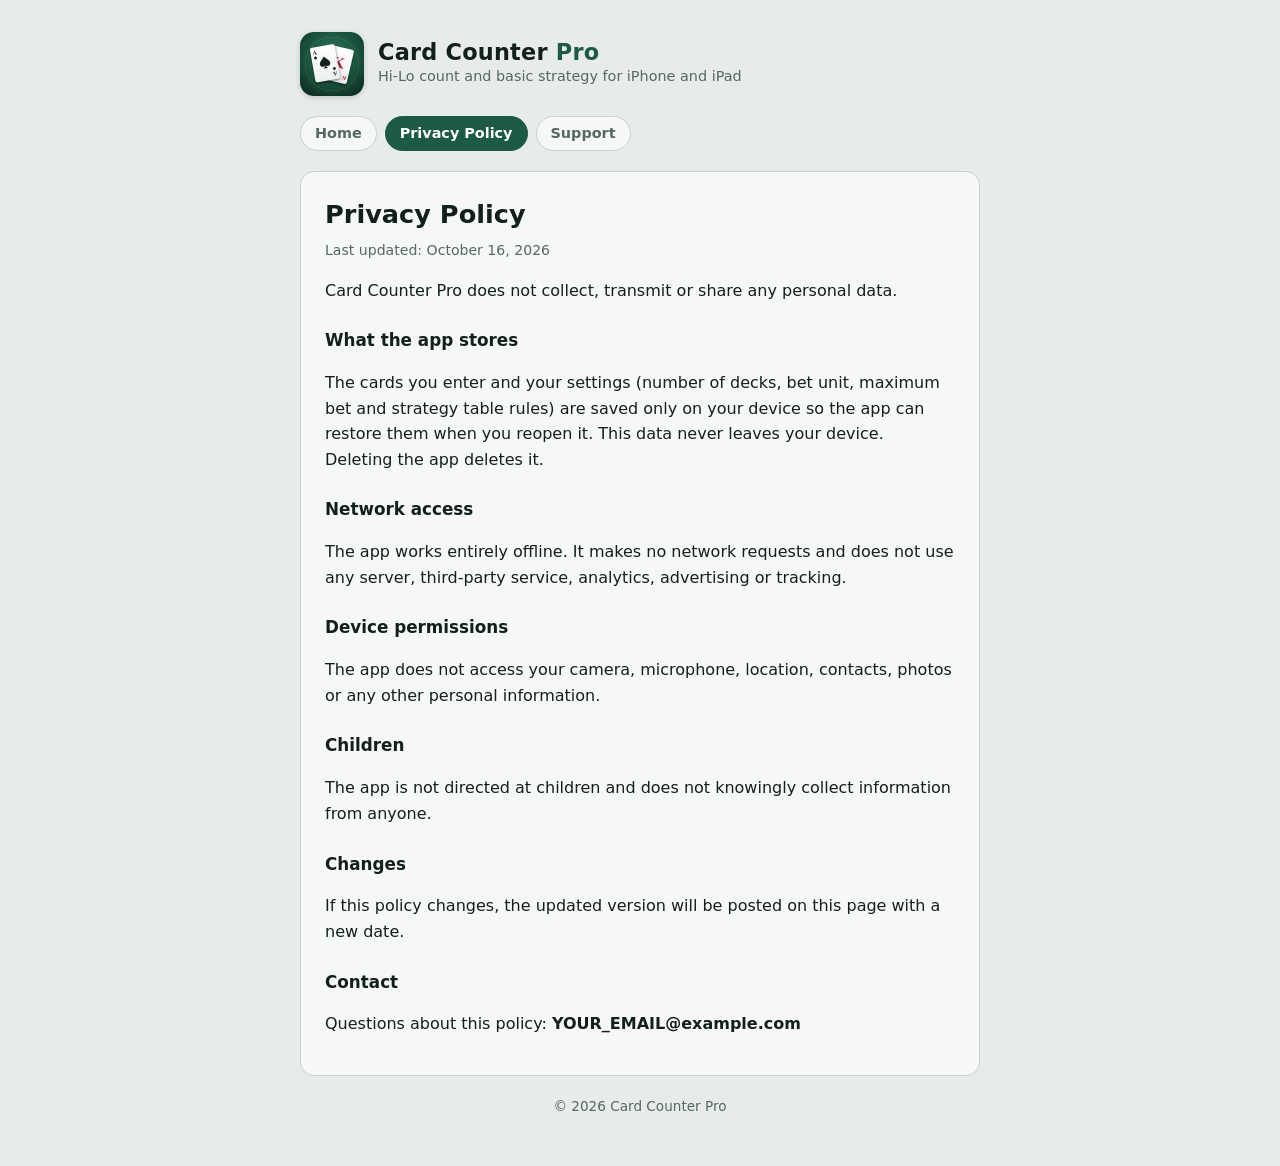
==== privacy.html @ 18d87a3f "Add files via upload" ====
<!doctype html>
<html lang="en">
<head>
<meta charset="utf-8">
<meta name="viewport" content="width=device-width, initial-scale=1, viewport-fit=cover">
<title>Privacy Policy · Card Counter Pro</title>
<meta name="description" content="Privacy policy for the Card Counter Pro app.">
<link rel="icon" href="icon.png">
<link rel="apple-touch-icon" href="icon.png">
<link rel="stylesheet" href="style.css">
</head>
<body>
<div class="wrap">
  <header>
    <img src="icon.png" alt="Card Counter Pro app icon">
    <div><div class="name">Card Counter <span>Pro</span></div><div class="tag">Hi-Lo count and basic strategy for iPhone and iPad</div></div>
  </header>
  <nav>
    <a href="index.html">Home</a>
    <a href="privacy.html" aria-current="page">Privacy Policy</a>
    <a href="support.html">Support</a>
  </nav>
  <main>
    <h1>Privacy Policy</h1>
    <p class="updated">Last updated: October 16, 2026</p>
    <p>Card Counter Pro does not collect, transmit or share any personal data.</p>
    <h2>What the app stores</h2>
    <p>The cards you enter and your settings (number of decks, bet unit, maximum bet and strategy table rules) are saved only on your device so the app can restore them when you reopen it. This data never leaves your device. Deleting the app deletes it.</p>
    <h2>Network access</h2>
    <p>The app works entirely offline. It makes no network requests and does not use any server, third-party service, analytics, advertising or tracking.</p>
    <h2>Device permissions</h2>
    <p>The app does not access your camera, microphone, location, contacts, photos or any other personal information.</p>
    <h2>Children</h2>
    <p>The app is not directed at children and does not knowingly collect information from anyone.</p>
    <h2>Changes</h2>
    <p>If this policy changes, the updated version will be posted on this page with a new date.</p>
    <h2>Contact</h2>
    <p>Questions about this policy: <span class="email">YOUR_EMAIL@example.com</span></p>
  </main>
  <footer>© 2026 Card Counter Pro</footer>
</div>
</body>
</html>
---- style.css ----
:root{--bg:#E7ECE9;--surface:#F6F8F7;--ink:#13201A;--muted:#566860;--line:#C6D2CB;--felt:#1D5A44;color-scheme:light}
*{box-sizing:border-box}
html{-webkit-text-size-adjust:100%}
body{margin:0;background:var(--bg);color:var(--ink);font:16px/1.6 -apple-system,BlinkMacSystemFont,"Segoe UI",system-ui,sans-serif;
  padding-left:max(16px,env(safe-area-inset-left,0px));padding-right:max(16px,env(safe-area-inset-right,0px));padding-block:32px 48px}
.wrap{max-width:680px;margin:0 auto;display:flex;flex-direction:column;gap:20px}
header{display:flex;align-items:center;gap:14px}
header img{width:64px;height:64px;border-radius:14px;box-shadow:0 2px 6px rgba(0,0,0,.15)}
header .name{font-weight:800;font-size:1.4rem;letter-spacing:.01em;line-height:1.1}
header .name span{color:var(--felt)}
header .tag{color:var(--muted);font-size:.9rem}
nav{display:flex;gap:8px;flex-wrap:wrap}
nav a{text-decoration:none;color:var(--muted);border:1px solid var(--line);background:var(--surface);border-radius:999px;padding:5px 14px;font-size:.9rem;font-weight:600}
nav a[aria-current="page"]{background:var(--felt);border-color:var(--felt);color:#fff}
main{background:var(--surface);border:1px solid var(--line);border-radius:14px;padding:22px 24px}
h1{font-size:1.6rem;margin:0 0 4px;text-wrap:balance}
h2{font-size:1.05rem;margin:24px 0 6px}
.updated{color:var(--muted);font-size:.88rem;margin:0 0 16px}
p,li{max-width:65ch}
ul{padding-left:1.2em}
a{color:var(--felt)}
.email{font-weight:700;user-select:all}
footer{color:var(--muted);font-size:.85rem;text-align:center}
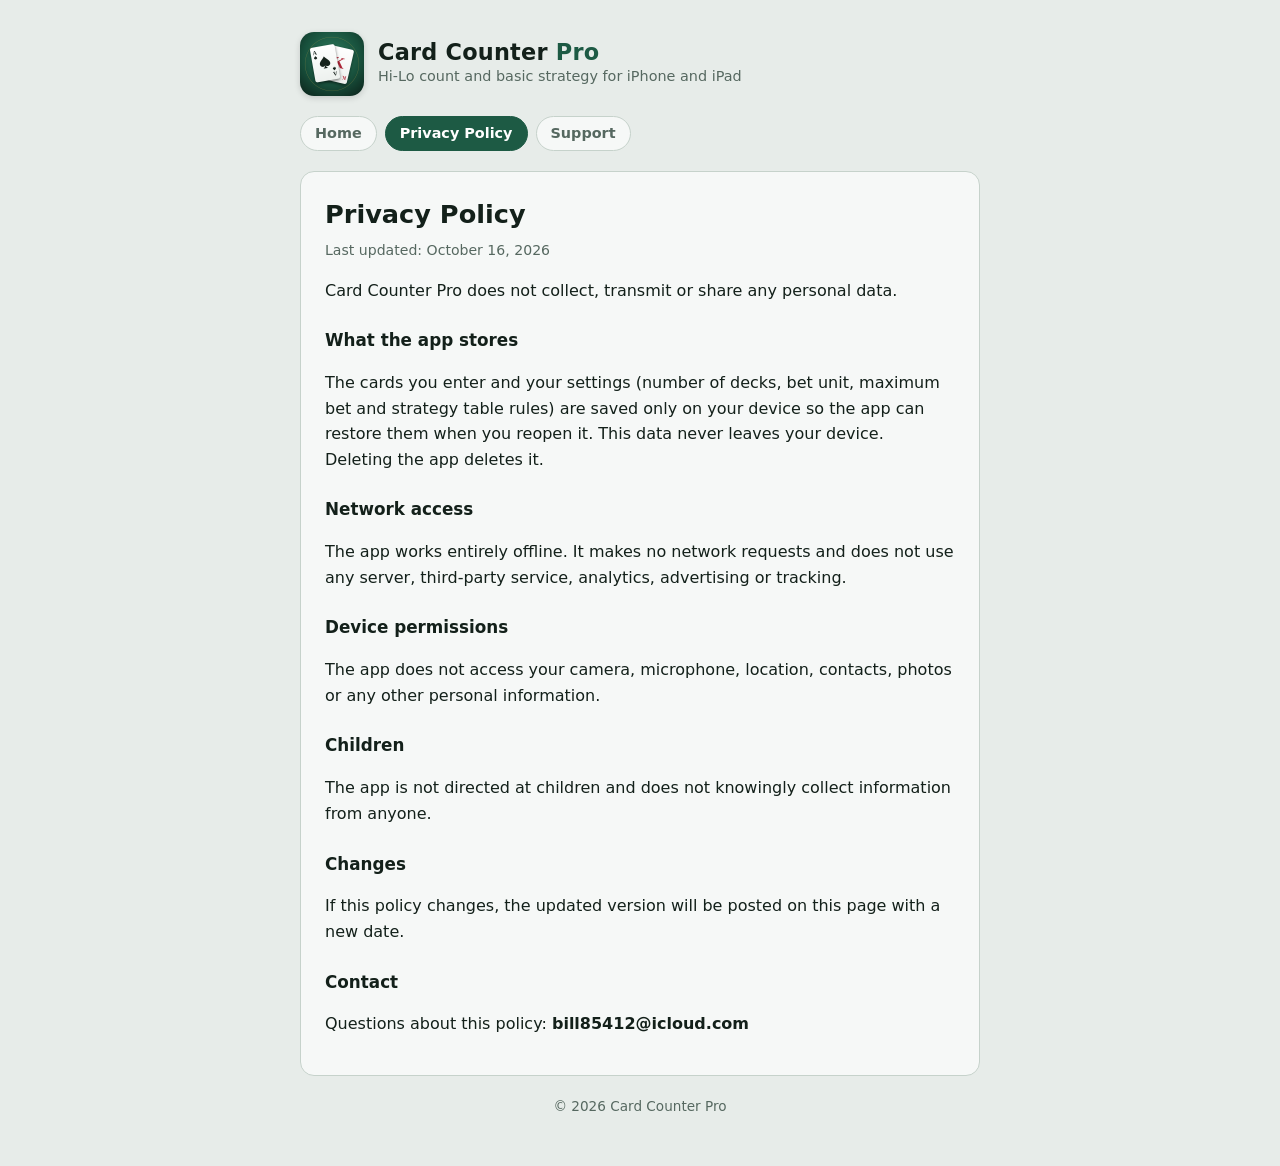
==== commit d75ef731: "Update privacy.html" ====
--- a/privacy.html
+++ b/privacy.html
@@ -35,7 +35,7 @@
     <h2>Changes</h2>
     <p>If this policy changes, the updated version will be posted on this page with a new date.</p>
     <h2>Contact</h2>
-    <p>Questions about this policy: <span class="email">YOUR_EMAIL@example.com</span></p>
+    <p>Questions about this policy: <span class="email">bill85412@icloud.com</span></p>
   </main>
   <footer>© 2026 Card Counter Pro</footer>
 </div>
